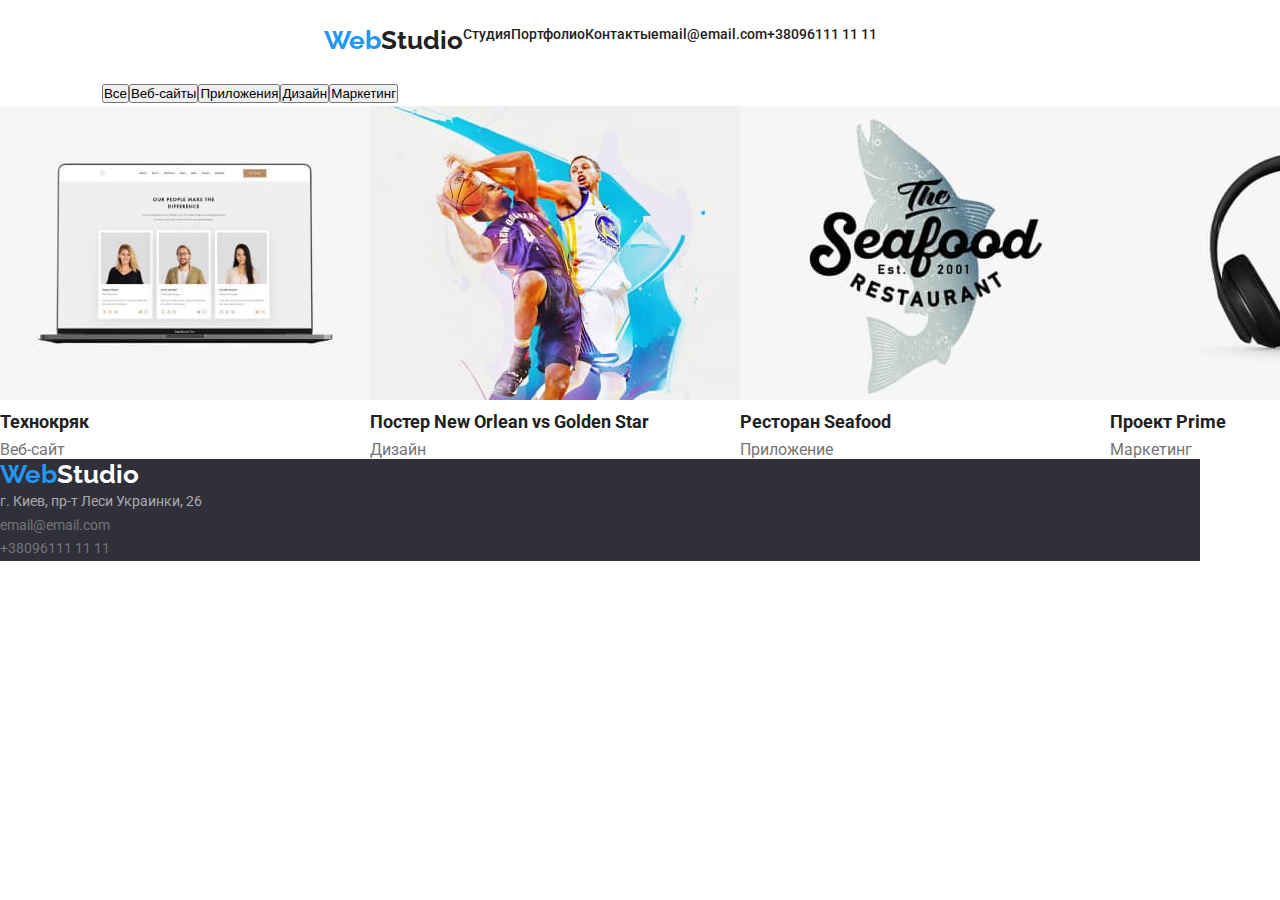
==== portfolio.html @ 7a79a466 "sprite" ====
<!DOCTYPE html>
<html lang="en">
  <head>
    <meta charset="UTF-8" />
    <meta http-equiv="X-UA-Compatible" content="IE=edge" />
    <meta name="viewport" content="width=device-width, initial-scale=1.0" />
    <link rel="preconnect" href="https://fonts.gstatic.com" />
    <link rel="preconnect" href="https://fonts.gstatic.com" />
    <link
      href="https://fonts.googleapis.com/css2?family=Raleway:wght@700&family=Roboto:wght@400;500;700;900&display=swap"
      rel="stylesheet"
    />
    <link
      rel="stylesheet"
      href="https://cdnjs.cloudflare.com/ajax/libs/modern-normalize/1.0.0/modern-normalize.css"
      integrity="sha512-Zx6MlUMKSVJoQ+83OwhdILe8cSEsCzfqThJd7J/VA2UrK6Ctj85p+xzqfyuNXE5B1k25uUdmJ2OzItbBy9GHAQ=="
      crossorigin="anonymous"
    />
    <link rel="stylesheet" href="./css/portfolio.css" />
    <title>portfolio</title>
  </head>

  <body>
    <header class="main-hed">
      <nav class="active">
        <a class="logo" href="./index.html"
          >Web<span class="logoS">Studio</span>
        </a>

        <ul>
          <li class="pages">
            <ul>
              <li>
                <a class="link main-nav" href="./index.html">Студия</a>
              </li>
              <li>
                <a class="link main-nav" href="./portfolio.html">Портфолио</a>
              </li>
              <li>
                <a class="link main-nav" href="#">Контакты</a>
              </li>
            </ul>
          </li>
        </ul>
        <!-- address -->

        <ul class="adress">
          <li>
            <a class="link" href="mailto:email@email.com">email@email.com</a>
          </li>
          <li>
            <a class="link" href="tel:+380961111111">+38096111 11 11</a>
          </li>
        </ul>
      </nav>
    </header>

    <main>
      <section>
        <div class="container">
          <h2 class="hidden">Портфолио</h2>

          <!--button-->

          <ul class="button-menu">
            <li>
              <button type="button" class="button">Все</button>
            </li>
            <li>
              <button type="button" class="button">Веб-сайты</button>
            </li>
            <li>
              <button type="button" class="button">Приложения</button>
            </li>
            <li>
              <button type="button" class="button">Дизайн</button>
            </li>
            <li>
              <button type="button" class="button">Маркетинг</button>
            </li>
          </ul>

          <!-- карточки -->
          <ul class="portf-item">
            <li>
              <a href="#">
                <img width="370" src="./images/imgtechno.jpg" alt="Технокряк" />
                <div class="product">
                  <h3>Технокряк</h3>
                  <span>Веб-сайт</span>
                </div>
              </a>
            </li>

            <li>
              <a href="#">
                <img
                  width="370"
                  src="./images/imgneworlean.jpg"
                  alt="Постер
                    New Orlean vs Golden Star"
                />
                <div class="product">
                  <h3>Постер New Orlean vs Golden Star</h3>
                  <span>Дизайн</span>
                </div>
              </a>
            </li>

            <li>
              <a href="#">
                <img
                  width="370"
                  src="./images/imgseafood.jpg"
                  alt="Inspiration has no Borders"
                />
                <div class="product">
                  <h3>Ресторан Seafood</h3>
                  <span>Приложение</span>
                </div>
              </a>
            </li>

            <li>
              <a href="#">
                <img
                  width="370"
                  src="./images/imgprime.jpg"
                  alt="Проект Prime"
                />
                <div class="product">
                  <h3>Проект Prime</h3>
                  <span>Маркетинг</span>
                </div>
              </a>
            </li>

            <li>
              <a href="#">
                <img
                  width="370"
                  src="./images/imgboxes.jpg"
                  alt="Проект Boxes"
                />
                <div class="product">
                  <h3>Проект Boxes</h3>
                  <span>Приложение</span>
                </div>
              </a>
            </li>

            <li>
              <a href="#">
                <img
                  width="370"
                  src="./images/imgnoborders.jpg"
                  alt="Inspiration has no Borders"
                />
                <div class="product">
                  <h3>Inspiration has no Borders</h3>
                  <span>Веб-сайт</span>
                </div>
              </a>
            </li>

            <li>
              <a href="#">
                <img
                  width="370"
                  src="./images/imglimit.jpg"
                  alt="Издание Limited Edition"
                />
                <div class="product">
                  <h3>Издание Limited Edition</h3>
                  <span>Дизайн</span>
                </div>
              </a>
            </li>

            <li>
              <a href="#">
                <img width="370" src="./images/imglab.jpg" alt="Проект LAB" />
                <div class="product">
                  <h3>Проект LAB</h3>
                  <span>Маркетинг</span>
                </div>
              </a>
            </li>

            <li>
              <a href="#">
                <img
                  width="370"
                  src="./images/imggBusness.jpg"
                  alt="Growing Business"
                />
                <div class="product">
                  <h3>Growing Business</h3>
                  <span>Приложение</span>
                </div>
              </a>
            </li>
          </ul>
        </div>
      </section>
    </main>
    <footer>
      <div class="foot-conteiner">
        <a class="logo" href="#hero">Web<span class="logo-S">Studio</span></a>
        <address class="contact">
          <span class="contact"> г. Киев, пр-т Леси Украинки, 26</span>
          <a class="contact" href="mailto:email@email.com">email@email.com</a>
          <a class="contact" href="tel:+380961111111">+38096111 11 11</a>
        </address>
      </div>
    </footer>
  </body>
</html>
---- css/portfolio.css ----
:root {
  --logo: #2196f3;
  --maintext: #212121;
  --greytext: #757575;
  --focus: #2196f3;
  --herotext: #ffffff;
  --background-hero: #2f303a;
  --text-adress: rgba(255, 255, 255, 0.6);
  --background-button: #f5f4fa;
}

*,
*::before,
*::after {
  box-sizing: inherit;
  margin: 0;
  padding: 0;
}

body {
  font-family: 'Roboto', sans-serif;
  color: var(--maintext);
}

a {
  text-decoration: none;
}

ul {
  list-style: none;
}

/*header*/

.main-hed {
  height: 80px;
  width: 1200px;
  justify-content: center;
  align-items: center;
}

.active {
  font-weight: 500;
  display: flex;
  line-height: 1.172;
}

.logo {
  font-family: 'Raleway', sans-serif;
  font-size: 26px;
  font-style: normal;
  font-weight: 700;
  line-height: 1.1738;
  color: var(--logo);
}

.logoS {
  color: var(--maintext);
}

.link {
  font-weight: 500;
  font-size: 14px;
  line-height: 1.172;
  color: var(--maintext);
}

.pages .link {
  color: var(--maintext);
}

.main-hed,
.pages ul,
.adress {
  display: inline-flex;
}

/* Hower */
a.link:focus,
a.link:hover {
  color: var(--focus);
}

/*portfolio*/

.container {
  width: 1200px;
}

.hidden {
  display: none;
}

.button-menu {
  display: flex;
  justify-content: center;
  align-items: center;
  width: 500px;
  font-size: 16px;
  line-height: 1.625;
  background-color: none;
  color: var(--maintext);
}

button.button {
  cursor: pointer;
  font-weight: 500;
}

.portf-item {
  display: inline-flex;
}

.product h3 {
  font-weight: 700;
  font-size: 18px;
  line-height: 2;
  color: var(--maintext);
}

.product span {
  font-weight: 400;
  font-size: 16px;
  line-height: 1, 85;
  color: var(--greytext);
}

/*footer*/

.foot-conteiner {
  max-width: 1200px;
  background-color: var(--background-hero);
}

.logo-S {
  color: var(--herotext);
}

.contact {
  font-weight: 400;
  font-size: 14px;
  line-height: 1.714;
  font-style: normal;
  text-decoration: none;
  color: var(--text-adress);
}

a.contact {
  color: var(--greytext);
  display: block;
}
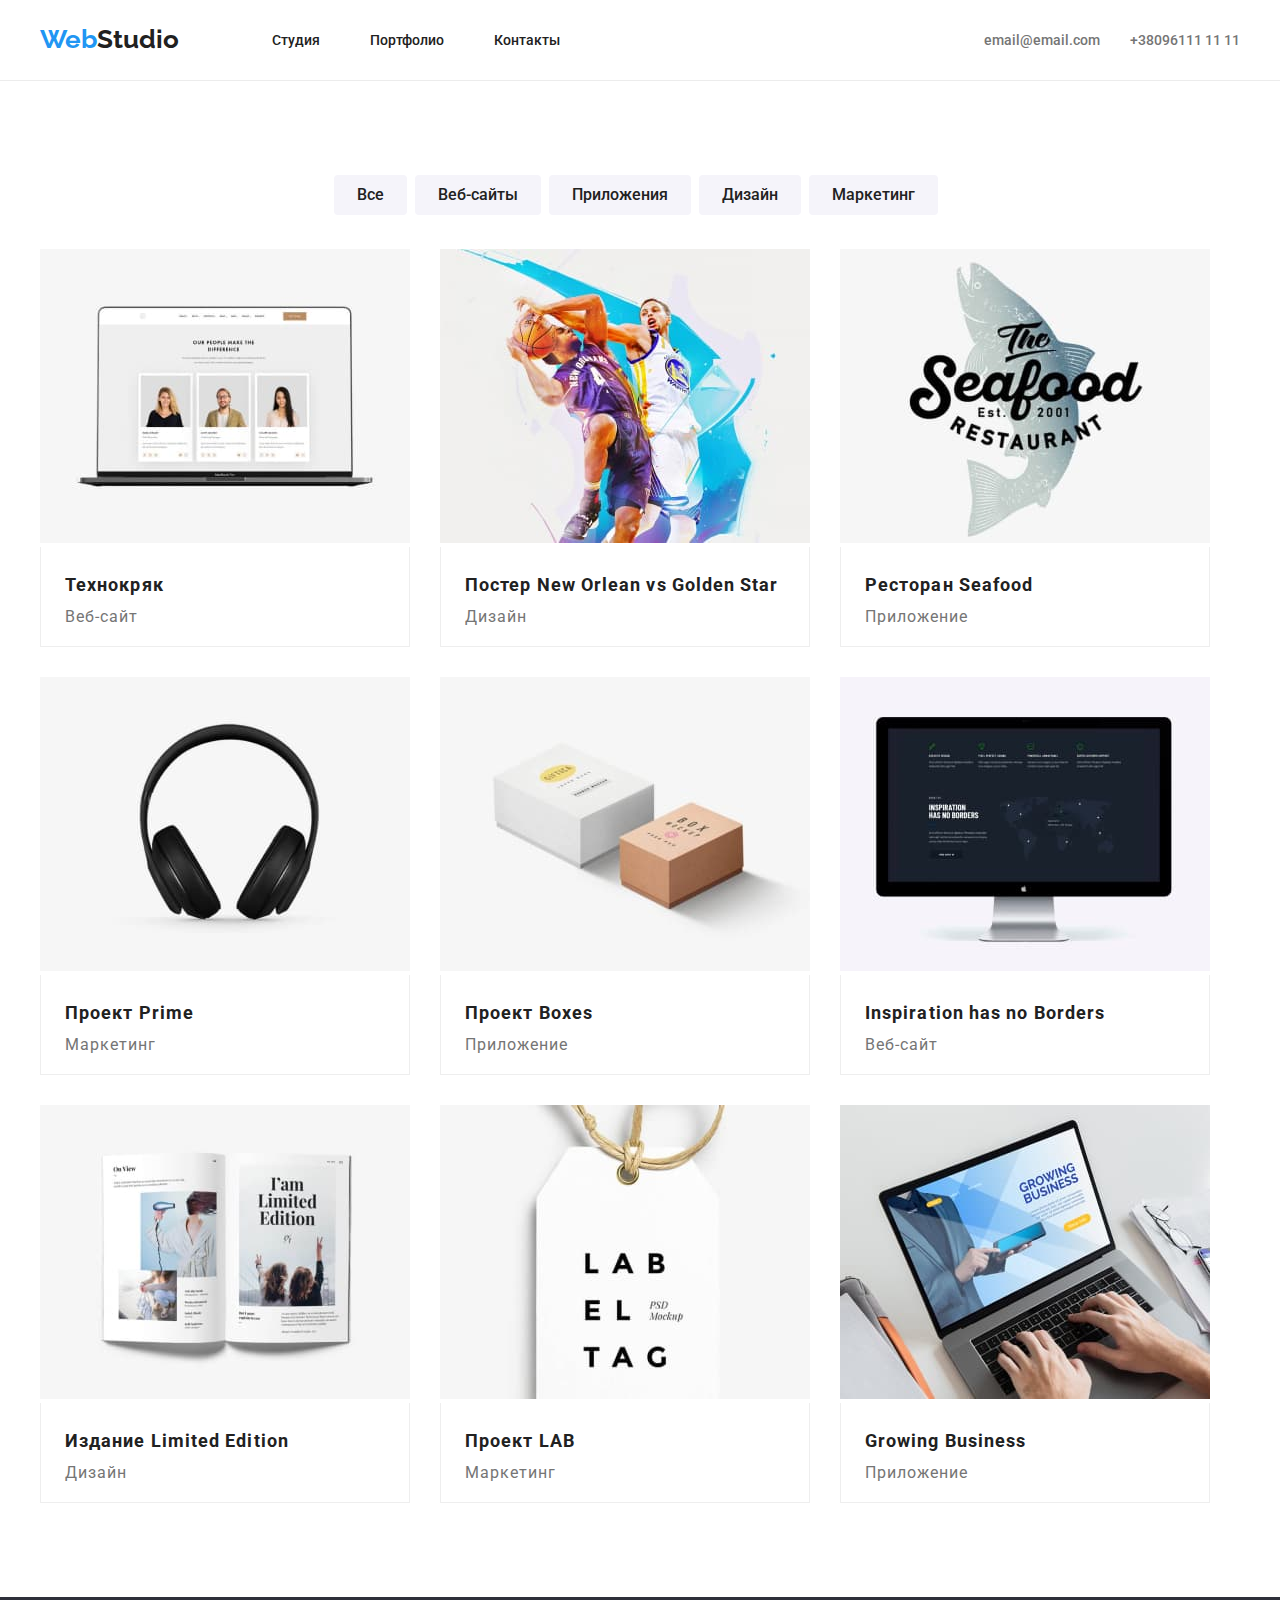
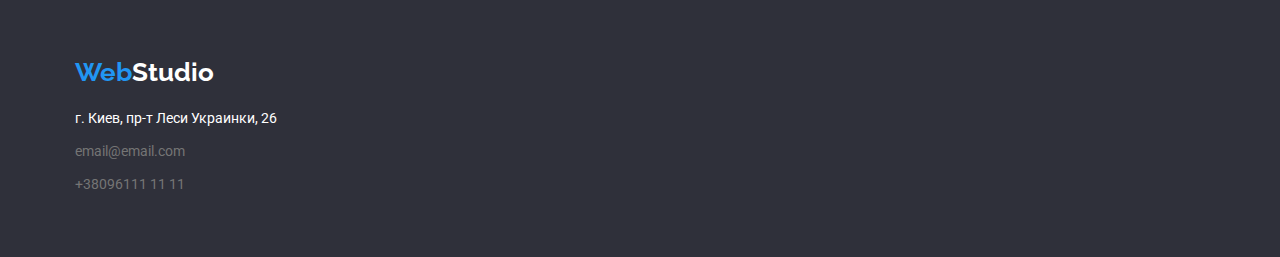
==== commit 43a74ea2: "4" ====
--- a/portfolio.html
+++ b/portfolio.html
@@ -21,79 +21,78 @@
   </head>
 
   <body>
-    <header class="main-hed">
-      <nav class="active">
-        <a class="logo" href="./index.html"
-          >Web<span class="logoS">Studio</span>
-        </a>
-
-        <ul>
-          <li class="pages">
-            <ul>
-              <li>
-                <a class="link main-nav" href="./index.html">Студия</a>
-              </li>
-              <li>
-                <a class="link main-nav" href="./portfolio.html">Портфолио</a>
-              </li>
-              <li>
-                <a class="link main-nav" href="#">Контакты</a>
-              </li>
-            </ul>
-          </li>
-        </ul>
-        <!-- address -->
-
-        <ul class="adress">
-          <li>
-            <a class="link" href="mailto:email@email.com">email@email.com</a>
-          </li>
-          <li>
-            <a class="link" href="tel:+380961111111">+38096111 11 11</a>
-          </li>
-        </ul>
-      </nav>
+    <header class="header">
+      <div class="ctn">
+        <nav class="nav">
+          <a class="logo" href="./index.html"
+            >Web<span class="logoS">Studio</span>
+          </a>
+
+          <ul class="nav-list">
+            <li class="nav-item">
+              <a class="link" href="./index.html">Студия</a>
+            </li>
+            <li class="nav-item">
+              <a class="link" href="./portfolio.html">Портфолио</a>
+            </li>
+            <li class="nav-item">
+              <a class="link" href="#">Контакты</a>
+            </li>
+          </ul>
+
+          <!-- address -->
+
+          <ul class="contact">
+            <li>
+              <a class="link" href="mailto:email@email.com">email@email.com</a>
+            </li>
+            <li>
+              <a class="link" href="tel:+380961111111">+38096111 11 11</a>
+            </li>
+          </ul>
+        </nav>
+      </div>
     </header>
 
     <main>
-      <section>
-        <div class="container">
-          <h2 class="hidden">Портфолио</h2>
+      <section class="ctn">
+        <div class="portf">
+          <h2 class="visually-hidden">Портфолио</h2>
 
           <!--button-->
 
           <ul class="button-menu">
-            <li>
+            <li class="button-item">
               <button type="button" class="button">Все</button>
             </li>
-            <li>
+            <li class="button-item">
               <button type="button" class="button">Веб-сайты</button>
             </li>
-            <li>
+            <li class="button-item">
               <button type="button" class="button">Приложения</button>
             </li>
-            <li>
+            <li class="button-item">
               <button type="button" class="button">Дизайн</button>
             </li>
-            <li>
+            <li class="button-item">
               <button type="button" class="button">Маркетинг</button>
             </li>
           </ul>
 
           <!-- карточки -->
-          <ul class="portf-item">
-            <li>
-              <a href="#">
+          <ul class="examples">
+            <li class="exampl-el">
+              <a class="example-link" href="#">
                 <img width="370" src="./images/imgtechno.jpg" alt="Технокряк" />
                 <div class="product">
                   <h3>Технокряк</h3>
-                  <span>Веб-сайт</span>
-                </div>
-              </a>
-            </li>
-
-            <li>
-              <a href="#">
+                  <p>Веб-сайт</p>
+                </div>
+              </a>
+            </li>
+
+            <li class="exampl-el">
+              <a class="example-link" href="#">
                 <img
                   width="370"
                   src="./images/imgneworlean.jpg"
@@ -102,13 +101,13 @@
                 />
                 <div class="product">
                   <h3>Постер New Orlean vs Golden Star</h3>
-                  <span>Дизайн</span>
-                </div>
-              </a>
-            </li>
-
-            <li>
-              <a href="#">
+                  <p>Дизайн</p>
+                </div>
+              </a>
+            </li>
+
+            <li class="exampl-el">
+              <a class="example-link" href="#">
                 <img
                   width="370"
                   src="./images/imgseafood.jpg"
@@ -116,13 +115,13 @@
                 />
                 <div class="product">
                   <h3>Ресторан Seafood</h3>
-                  <span>Приложение</span>
-                </div>
-              </a>
-            </li>
-
-            <li>
-              <a href="#">
+                  <p>Приложение</p>
+                </div>
+              </a>
+            </li>
+
+            <li class="exampl-el">
+              <a class="example-link" href="#">
                 <img
                   width="370"
                   src="./images/imgprime.jpg"
@@ -130,13 +129,13 @@
                 />
                 <div class="product">
                   <h3>Проект Prime</h3>
-                  <span>Маркетинг</span>
-                </div>
-              </a>
-            </li>
-
-            <li>
-              <a href="#">
+                  <p>Маркетинг</p>
+                </div>
+              </a>
+            </li>
+
+            <li class="exampl-el">
+              <a class="example-link" href="#">
                 <img
                   width="370"
                   src="./images/imgboxes.jpg"
@@ -144,13 +143,13 @@
                 />
                 <div class="product">
                   <h3>Проект Boxes</h3>
-                  <span>Приложение</span>
-                </div>
-              </a>
-            </li>
-
-            <li>
-              <a href="#">
+                  <p>Приложение</p>
+                </div>
+              </a>
+            </li>
+
+            <li class="exampl-el">
+              <a class="example-link" href="#">
                 <img
                   width="370"
                   src="./images/imgnoborders.jpg"
@@ -158,13 +157,13 @@
                 />
                 <div class="product">
                   <h3>Inspiration has no Borders</h3>
-                  <span>Веб-сайт</span>
-                </div>
-              </a>
-            </li>
-
-            <li>
-              <a href="#">
+                  <p>Веб-сайт</p>
+                </div>
+              </a>
+            </li>
+
+            <li class="exampl-el">
+              <a class="example-link" href="#">
                 <img
                   width="370"
                   src="./images/imglimit.jpg"
@@ -172,23 +171,23 @@
                 />
                 <div class="product">
                   <h3>Издание Limited Edition</h3>
-                  <span>Дизайн</span>
-                </div>
-              </a>
-            </li>
-
-            <li>
-              <a href="#">
+                  <p>Дизайн</p>
+                </div>
+              </a>
+            </li>
+
+            <li class="exampl-el">
+              <a class="example-link" href="#">
                 <img width="370" src="./images/imglab.jpg" alt="Проект LAB" />
                 <div class="product">
                   <h3>Проект LAB</h3>
-                  <span>Маркетинг</span>
-                </div>
-              </a>
-            </li>
-
-            <li>
-              <a href="#">
+                  <p>Маркетинг</p>
+                </div>
+              </a>
+            </li>
+
+            <li class="exampl-el">
+              <a class="example-link" href="#">
                 <img
                   width="370"
                   src="./images/imggBusness.jpg"
@@ -196,7 +195,7 @@
                 />
                 <div class="product">
                   <h3>Growing Business</h3>
-                  <span>Приложение</span>
+                  <p>Приложение</p>
                 </div>
               </a>
             </li>
@@ -204,15 +203,54 @@
         </div>
       </section>
     </main>
-    <footer>
-      <div class="foot-conteiner">
-        <a class="logo" href="#hero">Web<span class="logo-S">Studio</span></a>
-        <address class="contact">
-          <span class="contact"> г. Киев, пр-т Леси Украинки, 26</span>
-          <a class="contact" href="mailto:email@email.com">email@email.com</a>
-          <a class="contact" href="tel:+380961111111">+38096111 11 11</a>
-        </address>
+    <footer class="foot">
+      <div class="ctn">
+        <div class="adress-conteiner">
+          <a class="logo bottom" href="#hero"
+            >Web<span class="logo-S">Studio</span>
+          </a>
+          <address class="adress">
+            <span class="adress"> г. Киев, пр-т Леси Украинки, 26</span>
+            <a class="adress link" href="mailto:email@email.com"
+              >email@email.com</a
+            >
+            <a class="adress link" href="tel:+380961111111">+38096111 11 11</a>
+          </address>
+        </div>
       </div>
+      <!-- <div class="singin">
+        <h3>присоединяйтесь</h3>
+        <ul>
+          <li>
+            <a
+              href="http://instagram.com"
+              target="_blank"
+              rel="noopener noreferrer"
+            ></a>
+          </li>
+          <li>
+            <a
+              href="http://twitter.com"
+              target="_blank"
+              rel="noopener noreferrer"
+            ></a>
+          </li>
+          <li>
+            <a
+              href="http://facebook.com"
+              target="_blank"
+              rel="noopener noreferrer"
+            ></a>
+          </li>
+          <li>
+            <a
+              href="http://linkedin.com"
+              target="_blank"
+              rel="noopener noreferrer"
+            ></a>
+          </li>
+        </ul>
+      </div> -->
     </footer>
   </body>
 </html>
--- a/css/portfolio.css
+++ b/css/portfolio.css
@@ -1,12 +1,16 @@
 :root {
-  --logo: #2196f3;
   --maintext: #212121;
   --greytext: #757575;
   --focus: #2196f3;
   --herotext: #ffffff;
+  --background-main: #ffffff;
   --background-hero: #2f303a;
+  --background-thumb: rgba(33, 150, 243, 0.9);
   --text-adress: rgba(255, 255, 255, 0.6);
-  --background-button: #f5f4fa;
+  --background-second: #f5f4fa;
+  --background-interest: #e5e5e5;
+  --bazier: cubic-bezier(0.4, 0, 0.2, 1);
+  --card-set-gap: 30px;
 }
 
 *,
@@ -17,9 +21,16 @@
   padding: 0;
 }
 
+.no-gap {
+  display: block;
+  max-width: 100%;
+}
+/* body {padding-top: 80px;} */
+
 body {
   font-family: 'Roboto', sans-serif;
   color: var(--maintext);
+  background-color: var(--background-main);
 }
 
 a {
@@ -30,28 +41,57 @@
   list-style: none;
 }
 
+.ctn {
+  /* outline: 1px solid coral; */
+  width: 1200px;
+  margin: 0 auto;
+  padding: 0 15px;
+}
+
 /*header*/
 
-.main-hed {
-  height: 80px;
-  width: 1200px;
-  justify-content: center;
+.header {
+  position: sticky;
+  top: 0;
+  min-height: 80px;
+  padding: 24 215px;
+  border-bottom: 1px solid #ececec;
+  background-color: var(--background-main);
+  z-index: 1;
+}
+
+.nav {
+  font-weight: 500;
   align-items: center;
-}
-
-.active {
-  font-weight: 500;
-  display: flex;
   line-height: 1.172;
-}
+  color: var(--maintext);
+  vertical-align: middle;
+  justify-content: space-between;
+}
+
+.nav-list {
+  margin-left: 93px;
+}
+
+.nav-item:not(:first-child) {
+  margin-left: 50px;
+}
+
+/* padding: 0 200px; */
+/* display: flex; */
+/* .header > .ctn {
+  padding: 0 215px;} */
 
 .logo {
+  display: inline-block;
   font-family: 'Raleway', sans-serif;
   font-size: 26px;
   font-style: normal;
   font-weight: 700;
   line-height: 1.1738;
-  color: var(--logo);
+  color: var(--focus);
+  padding-top: 24px;
+  padding-bottom: 25px;
 }
 
 .logoS {
@@ -62,73 +102,147 @@
   font-weight: 500;
   font-size: 14px;
   line-height: 1.172;
-  color: var(--maintext);
-}
-
-.pages .link {
-  color: var(--maintext);
-}
-
-.main-hed,
-.pages ul,
-.adress {
-  display: inline-flex;
+  color: inherit;
+}
+
+/* contact */
+
+.contact {
+  margin-left: auto;
+}
+
+.contact a {
+  color: var(--greytext);
+}
+
+.contact li:last-child {
+  margin-left: 30px;
 }
 
 /* Hower */
+
 a.link:focus,
 a.link:hover {
   color: var(--focus);
 }
 
+.header,
+.nav,
+.nav-list,
+.box,
+.features-list,
+.contact {
+  display: flex;
+  align-items: center;
+  justify-content: space-between;
+}
+
 /*portfolio*/
 
-.container {
-  width: 1200px;
-}
-
-.hidden {
-  display: none;
+.portf {
+  padding: 94px 0;
+}
+
+.visually-hidden {
+  position: absolute;
+  width: 1px;
+  height: 1px;
+  margin: -1px;
+  border: 0;
+  padding: 0;
+  white-space: nowrap;
+  clip-path: inset(100%);
+  clip: rect(0 0 0 0);
+  overflow: hidden;
 }
 
 .button-menu {
   display: flex;
   justify-content: center;
   align-items: center;
-  width: 500px;
   font-size: 16px;
   line-height: 1.625;
   background-color: none;
   color: var(--maintext);
-}
-
-button.button {
+  margin-bottom: 34px;
+}
+
+.button-menu li:not(last-of-type) {
+  margin-right: 8px;
+}
+
+.button {
+  background-color: var(--background-second);
+  color: var(--maintext);
+  font-family: inherit;
+  font-weight: 500;
+  font-size: 16px;
+  line-height: 1.62;
+  text-align: center;
+  border: 1px solid transparent;
+  padding: 6px 22px;
+  border-radius: 4px;
+  transition: color 250ms var(--bazier), background-color 250ms var(--bazier),
+    box-shadow 250ms var(--bazier);
   cursor: pointer;
-  font-weight: 500;
-}
-
-.portf-item {
-  display: inline-flex;
+}
+
+.button:hover,
+.button:focus,
+.button:active {
+  color: var(--background-main);
+  background-color: var(--focus);
+  box-shadow: 0px 3px 1px rgba(0, 0, 0, 0.1), 0px 1px 2px rgba(0, 0, 0, 0.08),
+    0px 2px 2px rgba(0, 0, 0, 0.12);
+  outline: none;
+}
+
+.examples {
+  display: flex;
+  flex-wrap: wrap;
+  margin-left: calc(-1 * var(--card-set-gap));
+  margin-top: calc(-1 * var(--card-set-gap));
+}
+
+.exampl-el {
+  max-width: 370px;
+  flex-basis: calc(100% / 3 - var(--card-set-gap));
+  margin-left: var(--card-set-gap);
+  margin-top: var(--card-set-gap);
+}
+
+.example-link {
+  display: block;
+  transition: box-shadow 250ms var(--bazier);
+}
+
+.product {
+  padding: 20px 24px;
+  border: 1px solid #eeeeee;
+  border-top: none;
 }
 
 .product h3 {
   font-weight: 700;
   font-size: 18px;
   line-height: 2;
-  color: var(--maintext);
-}
-
-.product span {
+  letter-spacing: 0.06em;
+  color: var(--maintext);
+}
+
+.product p {
+  margin-top: 4px;
   font-weight: 400;
   font-size: 16px;
   line-height: 1, 85;
   color: var(--greytext);
+  letter-spacing: 0.06em;
 }
 
 /*footer*/
 
-.foot-conteiner {
-  max-width: 1200px;
+.foot {
+  padding: 60px;
   background-color: var(--background-hero);
 }
 
@@ -136,16 +250,92 @@
   color: var(--herotext);
 }
 
-.contact {
+.adress {
   font-weight: 400;
   font-size: 14px;
   line-height: 1.714;
+  text-decoration: none;
+  color: var(--herotext);
   font-style: normal;
-  text-decoration: none;
-  color: var(--text-adress);
-}
-
-a.contact {
+}
+
+a.adress {
   color: var(--greytext);
   display: block;
-}
+  margin-top: 9px;
+}
+
+.nav-list::after {
+  content: '';
+  position: absolute;
+  /* buttom 0; */
+  left: 0;
+  width: 100%;
+  background-color: var(--focus);
+  height: 5px;
+  opacity: 0;
+}
+
+/* h2 - section title */
+
+.title {
+  font-weight: 700;
+  font-size: 36px;
+  line-height: 1.16;
+  text-align: center;
+  margin: 0;
+  padding: 0;
+}
+
+.bottom {
+  padding: 0;
+  margin-bottom: 20px;
+}
+
+.thumb {
+  position: relative;
+  overflow: hidden;
+}
+
+.example-link:hover,
+.example-link:focus {
+  box-shadow: 0px 1px 1px rgba(0, 0, 0, 0.12), 0px 4px 4px rgba(0, 0, 0, 0.06),
+    1px 4px 6px rgba(0, 0, 0, 0.16);
+  outline: none;
+}
+
+.overlay {
+  position: absolute;
+  bottom: 0;
+  left: 0;
+
+  transform: translateY(100%);
+
+  width: 100%;
+  height: 100%;
+  background-color: rgba(33, 150, 243, 0.9);
+
+  transition: transform 250ms var(--bazier);
+}
+
+.example-link:hover .overlay,
+.example-link:focus .overlay {
+  transform: translateY(0);
+}
+
+.overlay-text {
+  margin: 0;
+  padding: 63px 20px;
+
+  color: var(--background-main);
+  font-size: 18px;
+  line-height: 1.56;
+}
+
+/* section {
+  outline: rebeccapurple 1px dashed;
+}
+
+li {
+  outline: royalblue 1px dashed;
+} */
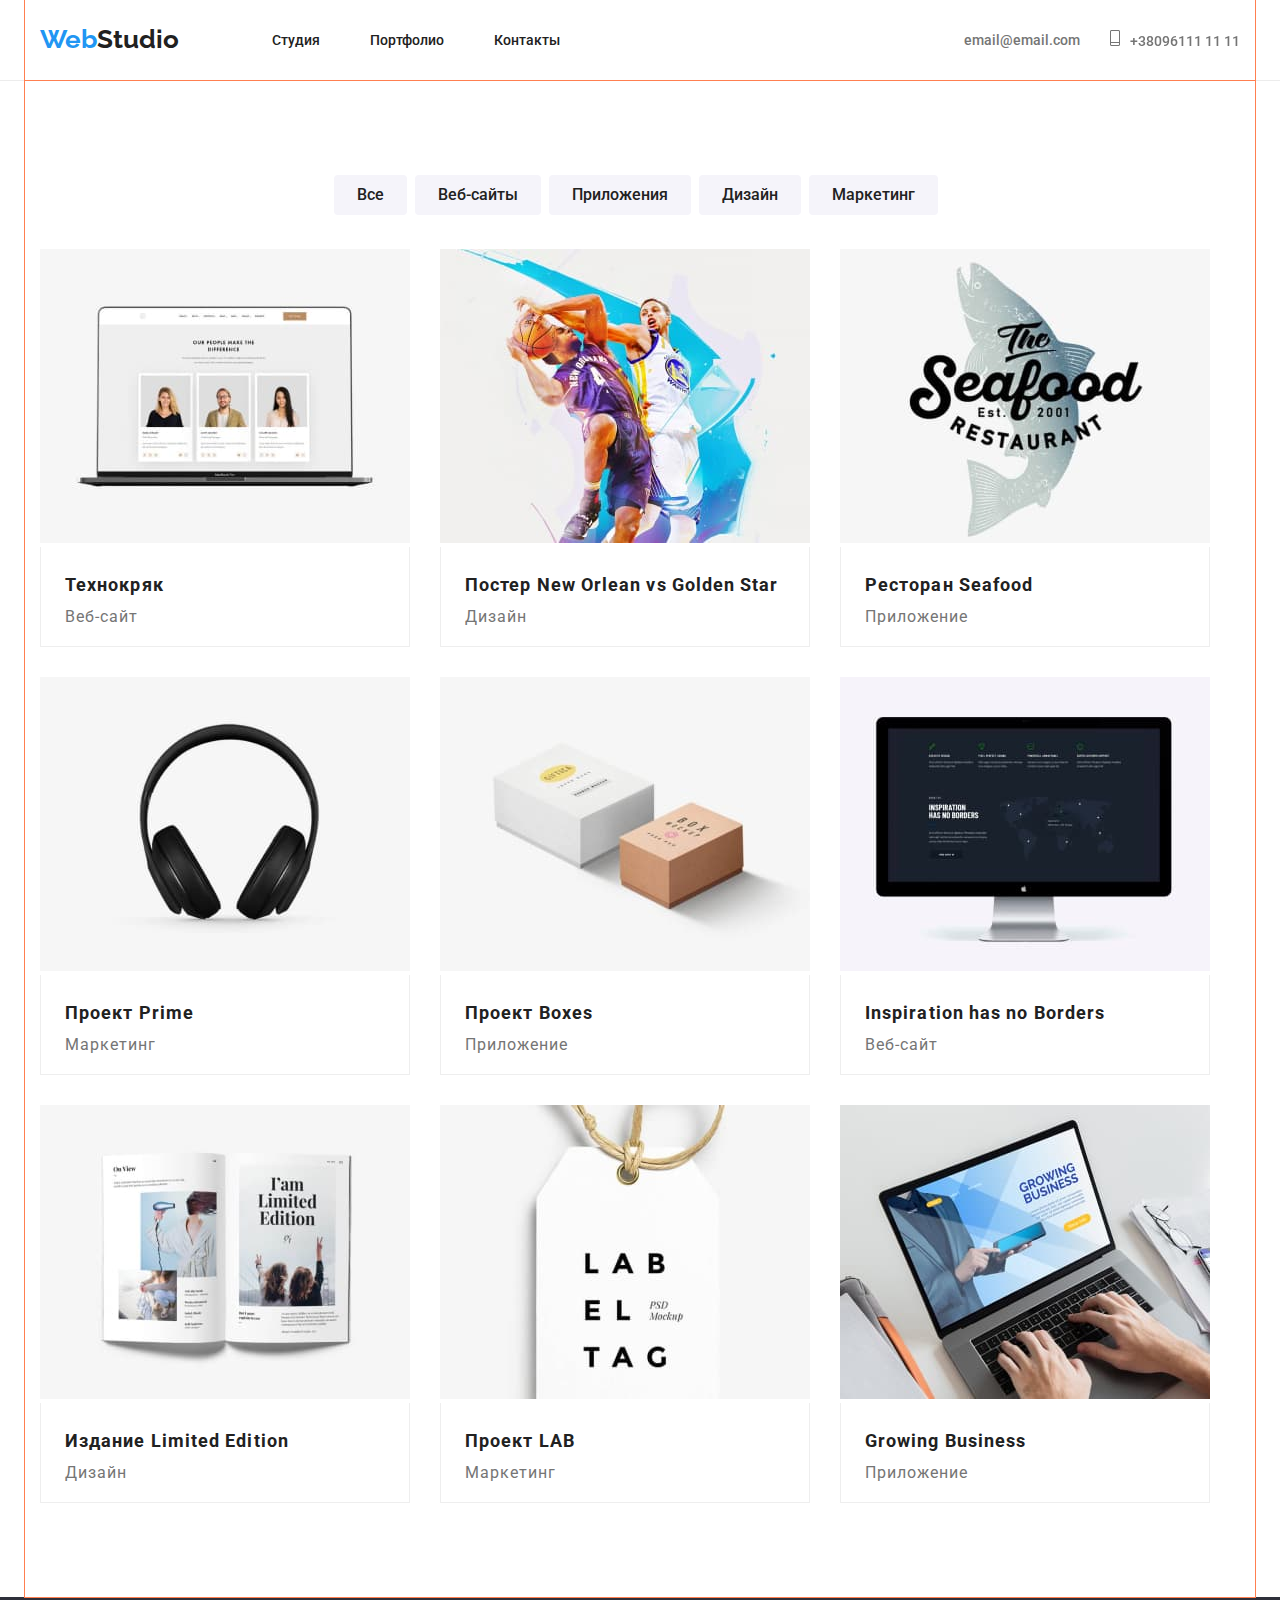
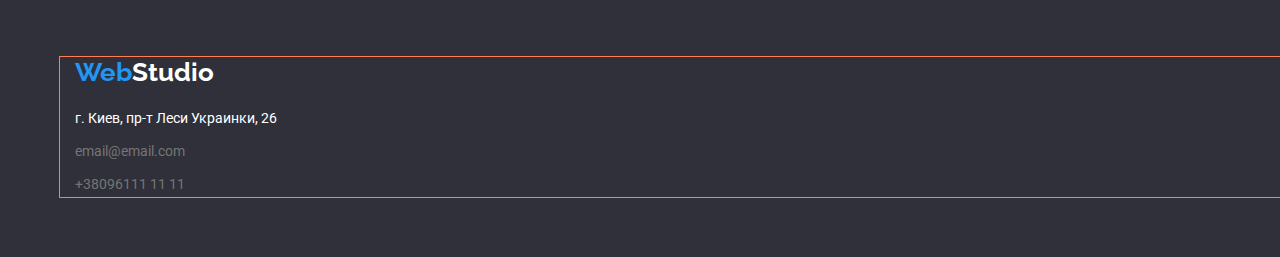
==== commit cbe9d882: "4" ====
--- a/portfolio.html
+++ b/portfolio.html
@@ -16,6 +16,7 @@
       integrity="sha512-Zx6MlUMKSVJoQ+83OwhdILe8cSEsCzfqThJd7J/VA2UrK6Ctj85p+xzqfyuNXE5B1k25uUdmJ2OzItbBy9GHAQ=="
       crossorigin="anonymous"
     />
+    <link rel="stylesheet" href="./css/styles.css" />
     <link rel="stylesheet" href="./css/portfolio.css" />
     <title>portfolio</title>
   </head>
@@ -44,10 +45,18 @@
 
           <ul class="contact">
             <li>
-              <a class="link" href="mailto:email@email.com">email@email.com</a>
+              <a class="link" href="mailto:email@email.com">
+                <svg class="contact-icon" width="16" height="12">
+                  <use href="./images/symbol-defs.svg#icon-envelope-1"></use>
+                </svg>email@email.com
+              </a>
             </li>
             <li>
-              <a class="link" href="tel:+380961111111">+38096111 11 11</a>
+              <a class="link" href="tel:+380961111111">
+                <svg class="contact-icon" width="10" height="16">
+                  <use href="./images/symbol-defs.svg#icon-smartphone-1">
+                  </use></svg>+38096111 11 11
+              </a>
             </li>
           </ul>
         </nav>
--- a/css/styles.css
+++ b/css/styles.css
@@ -0,0 +1,406 @@
+:root {
+  --maintext: #212121;
+  --greytext: #757575;
+  --focus: #2196f3;
+  --herotext: #ffffff;
+  --background-main: #ffffff;
+  --background-thumb: rgba(33, 150, 243, 0.9);
+  --background-hero: #2f303a;
+  --text-adress: rgba(255, 255, 255, 0.6);
+  --background-second: #f5f4fa;
+  --background-interest: #e5e5e5;
+  --bazier: cubic-bezier(0.4, 0, 0.2, 1);
+  --card-set-gap: 30px;
+}
+
+*,
+*::before,
+*::after {
+  box-sizing: inherit;
+  margin: 0;
+  padding: 0;
+}
+
+/* padding-top: 80px; */
+
+body {
+  font-family: 'Roboto', sans-serif;
+  color: var(--maintext);
+  background-color: var(--background-main);
+}
+
+a {
+  text-decoration: none;
+}
+
+ul {
+  list-style: none;
+}
+
+.ctn {
+  width: 1200px;
+  margin: 0 auto;
+  padding: 0 15px;
+}
+
+.no-gap {
+  display: block;
+  max-width: 100%;
+}
+
+/*header*/
+
+.header {
+  position: sticky;
+  top: 0;
+  min-height: 80px;
+  padding: 24 215px;
+  border-bottom: 1px solid #ececec;
+  background-color: var(--background-main);
+  z-index: 1;
+}
+
+.nav {
+  font-weight: 500;
+  align-items: center;
+  line-height: 1.172;
+  color: var(--maintext);
+  vertical-align: middle;
+  justify-content: space-between;
+}
+
+.nav-list {
+  margin-left: 93px;
+}
+
+.nav-item:not(:first-child) {
+  margin-left: 50px;
+}
+
+/* padding: 0 200px; */
+/* display: flex; */
+/* .header > .ctn {
+  padding: 0 215px;} */
+
+.logo {
+  display: inline-block;
+  font-family: 'Raleway', sans-serif;
+  font-size: 26px;
+  font-style: normal;
+  font-weight: 700;
+  line-height: 1.1738;
+  color: var(--focus);
+  padding-top: 24px;
+  padding-bottom: 25px;
+}
+
+.logoS {
+  color: var(--maintext);
+}
+
+.link {
+  font-weight: 500;
+  font-size: 14px;
+  line-height: 1.172;
+  color: inherit;
+}
+
+/* contact */
+
+.contact {
+  margin-left: auto;
+}
+
+.contact a {
+  color: var(--greytext);
+}
+
+.contact li:last-child {
+  margin-left: 30px;
+}
+
+.contact-icon {
+  margin-right: 10px;
+  text-align: center;
+  fill: currentColor;
+}
+
+/* Hower */
+
+a.link:focus,
+a.link:hover {
+  color: var(--focus);
+}
+
+a.link:focus::before,
+a.link:hover::before {
+  color: var(--focus);
+}
+
+.header,
+.nav,
+.nav-list,
+.box,
+.features-list,
+.teem-list,
+.contact {
+  display: flex;
+  align-items: center;
+  justify-content: space-between;
+}
+
+/*herro*/
+
+.herro {
+  margin: 0 auto;
+  padding-top: 200px;
+  padding-bottom: 200px;
+  max-width: 1600px;
+  background-color: var(--background-hero);
+  background-image: linear-gradient(
+      to right,
+      rgba(47, 48, 58, 0.4),
+      rgba(47, 48, 58, 0.4)
+    ),
+    url(../images/bgr.jpg);
+  background-repeat: no-repeat;
+  background-size: cover;
+  text-align: center;
+}
+
+/* align-items: center;
+  justify-content: space-between; */
+
+.herro h1 {
+  color: var(--herotext);
+  display: block;
+  font-weight: 900;
+  line-height: 1.1738;
+  font-size: 44px;
+  font-style: normal;
+  text-transform: uppercase;
+  margin-bottom: 30px;
+}
+
+.herro-button {
+  display: inline-block;
+  cursor: pointer;
+  border-radius: 4px;
+  font-weight: 700;
+  font-size: 16px;
+  line-height: 1.875;
+  letter-spacing: 0.06em;
+  border: 1px solid transparent;
+  background-color: var(--focus);
+  color: var(--background-second);
+  width: 200px;
+  height: 50px;
+  box-shadow: 0px 4px 4px rgba(0, 0, 0, 0.15);
+}
+
+.herro-button:focus,
+.herro-button:hover {
+  background-color: var(--background-second);
+  color: var(--focus);
+}
+
+/*features*/
+
+.features {
+  padding: 94px 0;
+}
+
+.visually-hidden {
+  position: absolute;
+  width: 1px;
+  height: 1px;
+  margin: -1px;
+  border: 0;
+  padding: 0;
+  white-space: nowrap;
+  clip-path: inset(100%);
+  clip: rect(0 0 0 0);
+  overflow: hidden;
+}
+
+.features-item:not(:last-of-type) {
+  margin-right: 30px;
+}
+
+.features h3 {
+  font-weight: 700;
+  font-size: 14px;
+  line-height: 1.142;
+  text-transform: uppercase;
+  margin: 0;
+  padding: 0;
+  margin-top: 30px;
+  margin-bottom: 10px;
+}
+
+.features p {
+  font-weight: 400;
+  font-size: 14px;
+  line-height: 1.712;
+  color: var(--greytext);
+}
+
+.thumb-features {
+  width: 270px;
+  height: 120px;
+  background-color: var(--background-second);
+  display: flex;
+  align-items: center;
+  justify-content: center;
+}
+
+/* interest */
+
+.interest {
+  padding-bottom: 94px;
+}
+
+.interest h2 {
+  font-weight: 700;
+  font-size: 36px;
+  line-height: 1.172;
+  text-align: center;
+}
+
+.box {
+  margin-top: 50px;
+}
+
+/* .box img { display: block;} */
+
+.thumb-interest {
+  width: 370px;
+  height: 294px;
+}
+
+.thumb-interest > img {
+  display: block;
+  height: 100%;
+  width: 100%;
+  object-fit: cover;
+}
+
+/*teem*/
+
+.teem {
+  padding-top: 94px;
+  padding-bottom: 94px;
+  background-color: var(--background-second);
+}
+
+.teem h2 {
+  font-weight: 700;
+  font-size: 36px;
+  line-height: 1.172;
+  text-align: center;
+  margin-bottom: 50px;
+}
+
+.team-card {
+  padding: 30px 0;
+}
+
+.teem h3 {
+  font-weight: 500;
+  font-size: 16px;
+  line-height: 1.172;
+  text-align: center;
+  padding-bottom: 10px;
+}
+
+.teem p {
+  color: var(--greytext);
+  font-weight: 400;
+  font-size: 16px;
+  line-height: 1.172;
+  text-align: center;
+}
+
+.teem-item {
+  box-shadow: 0px 1px 3px rgb(0 0 0 / 12%), 0px 1px 1px rgb(0 0 0 / 12%),
+    0px 2px 1px rgb(0 0 0 / 22%);
+  border-radius: 0px 0px 4px 4px;
+}
+
+.teem-item:hover,
+.teem-item:focus {
+  box-shadow: 0px 1px 1px rgba(0, 0, 0, 0.12), 0px 4px 4px rgba(0, 0, 0, 0.06),
+    1px 4px 6px rgba(0, 0, 0, 0.16);
+  outline: none;
+}
+
+.teamate-networks {
+  margin-top: 16px;
+  display: flex;
+  justify-content: space-evenly;  
+  text-align: center;
+}
+
+/* CLIENT*S  in portf. file */
+
+
+/*footer*/
+
+.foot {
+  padding: 60px;
+  background-color: var(--background-hero);
+}
+
+.logo-S {
+  color: var(--herotext);
+}
+
+.adress {
+  font-weight: 400;
+  font-size: 14px;
+  line-height: 1.714;
+  text-decoration: none;
+  color: var(--herotext);
+  font-style: normal;
+}
+
+a.adress {
+  color: var(--greytext);
+  display: block;
+  margin-top: 9px;
+}
+
+.nav-list::after {
+  content: '';
+  position: absolute;
+  /* buttom 0; */
+  left: 0;
+  width: 100%;
+  background-color: var(--focus);
+  height: 5px;
+  opacity: 0;
+}
+
+/* h2 - section title */
+
+.title {
+  font-weight: 700;
+  font-size: 36px;
+  line-height: 1.16;
+  text-align: center;
+  margin: 0;
+  padding: 0;
+}
+
+.bottom {
+  padding: 0;
+  margin-bottom: 20px;
+}
+
+/* section {
+  outline: rebeccapurple 1px dashed;
+}
+
+li {
+  outline: royalblue 1px dashed;
+} */
--- a/css/portfolio.css
+++ b/css/portfolio.css
@@ -25,6 +25,7 @@
   display: block;
   max-width: 100%;
 }
+
 /* body {padding-top: 80px;} */
 
 body {
@@ -42,7 +43,7 @@
 }
 
 .ctn {
-  /* outline: 1px solid coral; */
+  outline: 1px solid coral;
   width: 1200px;
   margin: 0 auto;
   padding: 0 15px;
@@ -114,6 +115,10 @@
 .contact a {
   color: var(--greytext);
 }
+
+/* .contact a::before {
+  background-image: url(../images/symbol-defs.svg);
+} */
 
 .contact li:last-child {
   margin-left: 30px;
@@ -183,7 +188,7 @@
   padding: 6px 22px;
   border-radius: 4px;
   transition: color 250ms var(--bazier), background-color 250ms var(--bazier),
-    box-shadow 250ms var(--bazier);
+  box-shadow: 250ms var(--bazier);
   cursor: pointer;
 }
 
@@ -239,6 +244,47 @@
   letter-spacing: 0.06em;
 }
 
+/* CLIENT*S */
+
+.client .title{
+margin-bottom: 50px;
+}
+
+.client ul {
+  display: flex;
+  align-items: center;
+  justify-content: space-between;
+  outline: var(--focus) 1px dashed;
+}
+
+.client li {
+  display: flex;
+  align-items: center;
+  justify-content: center;
+  outline: coral 1px dashed;
+  width: 170px;
+  height: 90px;
+  border: var(--greytext) 1px solid;
+  border-radius: 4px;
+  /* position: centre; */
+  }
+
+  .clinets-item:hover,
+  .clinets-item:focus {
+    border-color: var(--accent-color);
+    color: var(--accent-color);
+    outline: none;
+  }
+  
+  .client-icon {
+    fill: currentColor;
+  }
+/* 
+  .client-item:hover { 
+    background-color: var(--focus);
+    fill: var(--focus);
+   } */
+
 /*footer*/
 
 .foot {
@@ -268,6 +314,7 @@
 .nav-list::after {
   content: '';
   position: absolute;
+
   /* buttom 0; */
   left: 0;
   width: 100%;
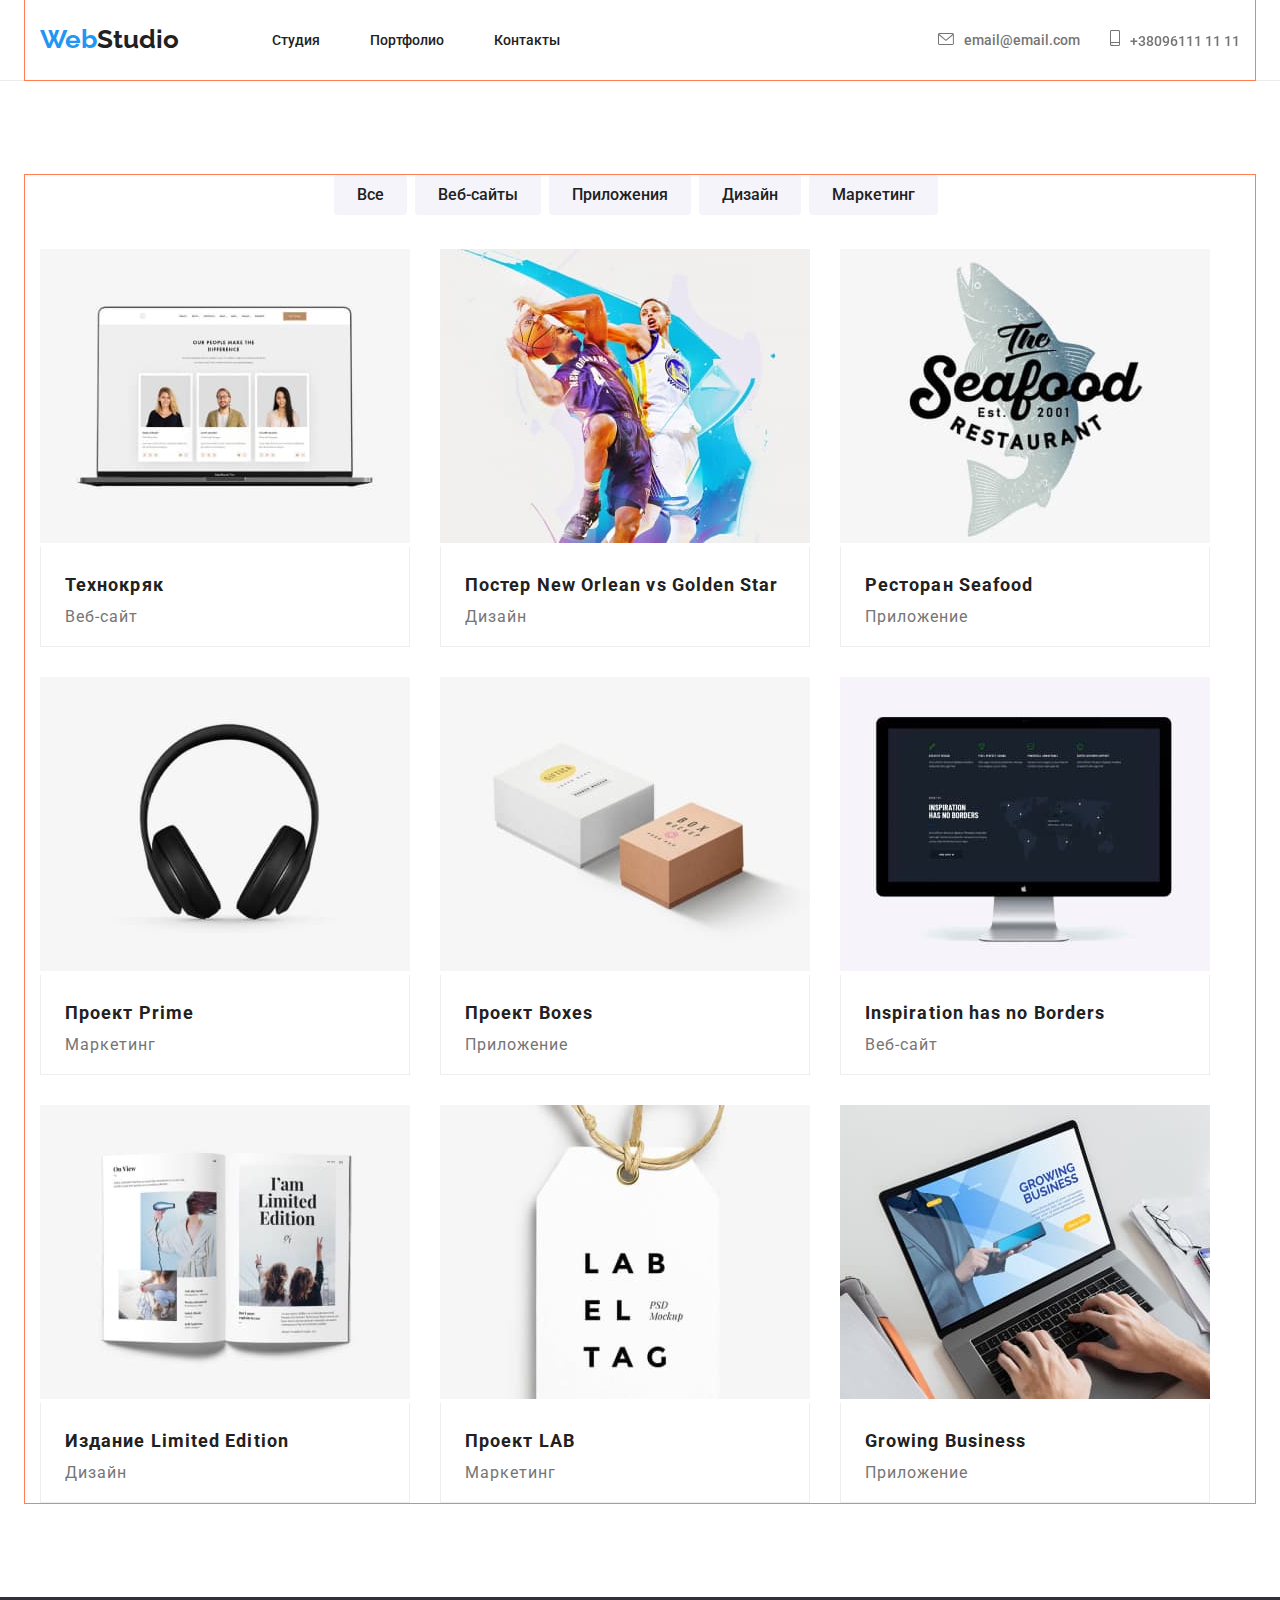
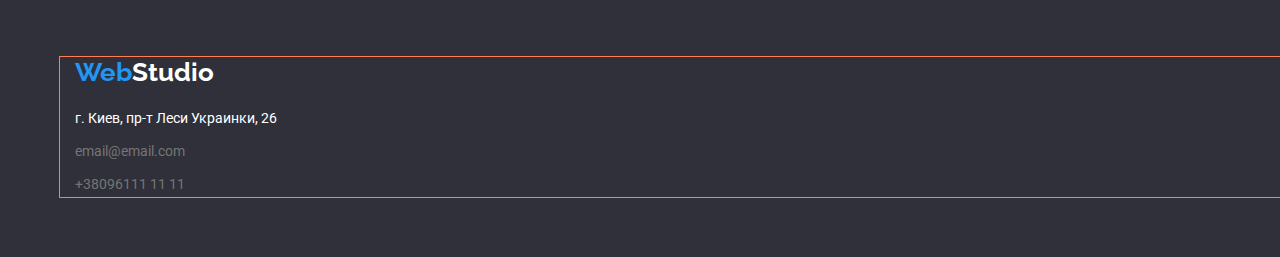
==== commit 00fbd0dd: "4" ====
--- a/portfolio.html
+++ b/portfolio.html
@@ -64,8 +64,8 @@
     </header>
 
     <main>
-      <section class="ctn">
-        <div class="portf">
+      <section class="portf">
+        <div class="ctn">
           <h2 class="visually-hidden">Портфолио</h2>
 
           <!--button-->
--- a/css/styles.css
+++ b/css/styles.css
@@ -1,6 +1,7 @@
 :root {
   --maintext: #212121;
   --greytext: #757575;
+  --greytext-second: #AFB1B8;
   --focus: #2196f3;
   --herotext: #ffffff;
   --background-main: #ffffff;
@@ -38,6 +39,7 @@
 }
 
 .ctn {
+  outline: 1px solid coral;
   width: 1200px;
   margin: 0 auto;
   padding: 0 15px;
@@ -125,12 +127,18 @@
   fill: currentColor;
 }
 
-/* Hower */
 
 a.link:focus,
 a.link:hover {
   color: var(--focus);
 }
+
+/* Hower */
+
+/* a.link:focus .contact-icon,
+a.link:hover .contact-icon {
+  fill: var(--focus);
+} */
 
 a.link:focus::before,
 a.link:hover::before {
@@ -303,6 +311,8 @@
 
 .team-card {
   padding: 30px 0;
+  background-color:var(--background-main);
+  border-radius: 0px 0px 4px 4px;
 }
 
 .teem h3 {
@@ -327,6 +337,10 @@
   border-radius: 0px 0px 4px 4px;
 }
 
+.teem-item img {
+  display: block;
+}
+
 .teem-item:hover,
 .teem-item:focus {
   box-shadow: 0px 1px 1px rgba(0, 0, 0, 0.12), 0px 4px 4px rgba(0, 0, 0, 0.06),
@@ -339,13 +353,96 @@
   display: flex;
   justify-content: space-evenly;  
   text-align: center;
-}
-
-/* CLIENT*S  in portf. file */
-
-
+  color: var(--greytext);
+}
+
+.teamate-network-link {
+  color: #757575;
+  object-fit: cover;
+  border-radius: 50%;
+
+  width: 44px;
+  height: 44px;
+}
+
+.teamate-network-link:hover,
+.teamate-network-link:focus {
+  color: var(--focus);
+
+  /* background-color: var(--focus); */
+  /* fill: darkmagenta; */
+}
+
+.network-icon {
+  fill: currentColor;
+}
+
+/* CLIENT*S */
+
+.client {
+  padding: 94px 0;
+}
+
+.client .title{
+  margin-bottom: 50px;
+}
+  
+.client ul {
+  display: flex;
+  align-items: center;
+  justify-content: space-between;
+  /* outline: var(--focus) 1px dashed; */
+}
+  
+.client li {
+  display: flex;
+  align-items: center;
+  justify-content: center;
+  width: 170px;
+  height: 90px;
+  border: var(--greytext) 1px solid;
+  border-radius: 4px;
+  color: #757575;
+  
+  /* position: centre; */
+}
+  
+
+.client-item:hover .client-icon,
+.client-item:focus .client-icon {
+  border-color: var(--focus);
+  color: var(--focus);
+  fill: var(--focus);
+  /* background-color: var(--focus); */
+  outline: none;
+}
+
+.client-item a {
+  color:var(--greytext-second);
+}
+   
+.client-item:hover,
+.client-item:focus {
+  border-color: var(--focus);
+  outline: none;
+}
+
+.client-icon {
+  fill: currentColor;
+}
+
+/* .client-item:hover .client-icon,
+.client-item:focus .client-icon {
+  fill: var(--focus);
+} */
+/* 
+.client-item:hover { 
+  background-color: var(--focus);
+  fill: var(--focus);
+ } */
+  
 /*footer*/
-
+  
 .foot {
   padding: 60px;
   background-color: var(--background-hero);
@@ -373,6 +470,7 @@
 .nav-list::after {
   content: '';
   position: absolute;
+
   /* buttom 0; */
   left: 0;
   width: 100%;
@@ -397,10 +495,51 @@
   margin-bottom: 20px;
 }
 
-/* section {
-  outline: rebeccapurple 1px dashed;
-}
-
-li {
-  outline: royalblue 1px dashed;
-} */
+.thumb {
+  position: relative;
+  overflow: hidden;
+}
+
+.example-link:hover,
+.example-link:focus {
+  box-shadow: 0px 1px 1px rgba(0, 0, 0, 0.12), 0px 4px 4px rgba(0, 0, 0, 0.06),
+    1px 4px 6px rgba(0, 0, 0, 0.16);
+  outline: none;
+}
+
+.overlay {
+  position: absolute;
+  bottom: 0;
+  left: 0;
+
+  transform: translateY(100%);
+
+  width: 100%;
+  height: 100%;
+  background-color: rgba(33, 150, 243, 0.9);
+
+  transition: transform 250ms var(--bazier);
+}
+
+.example-link:hover .overlay,
+.example-link:focus .overlay {
+  transform: translateY(0);
+}
+
+.overlay-text {
+  margin: 0;
+  padding: 63px 20px;
+
+  color: var(--background-main);
+  font-size: 18px;
+  line-height: 1.56;
+}
+  
+  /* section {
+    outline: rebeccapurple 1px dashed;
+  }
+  
+  li {
+    outline: royalblue 1px dashed;
+  } */
+  --- a/css/portfolio.css
+++ b/css/portfolio.css
@@ -21,126 +21,7 @@
   padding: 0;
 }
 
-.no-gap {
-  display: block;
-  max-width: 100%;
-}
-
 /* body {padding-top: 80px;} */
-
-body {
-  font-family: 'Roboto', sans-serif;
-  color: var(--maintext);
-  background-color: var(--background-main);
-}
-
-a {
-  text-decoration: none;
-}
-
-ul {
-  list-style: none;
-}
-
-.ctn {
-  outline: 1px solid coral;
-  width: 1200px;
-  margin: 0 auto;
-  padding: 0 15px;
-}
-
-/*header*/
-
-.header {
-  position: sticky;
-  top: 0;
-  min-height: 80px;
-  padding: 24 215px;
-  border-bottom: 1px solid #ececec;
-  background-color: var(--background-main);
-  z-index: 1;
-}
-
-.nav {
-  font-weight: 500;
-  align-items: center;
-  line-height: 1.172;
-  color: var(--maintext);
-  vertical-align: middle;
-  justify-content: space-between;
-}
-
-.nav-list {
-  margin-left: 93px;
-}
-
-.nav-item:not(:first-child) {
-  margin-left: 50px;
-}
-
-/* padding: 0 200px; */
-/* display: flex; */
-/* .header > .ctn {
-  padding: 0 215px;} */
-
-.logo {
-  display: inline-block;
-  font-family: 'Raleway', sans-serif;
-  font-size: 26px;
-  font-style: normal;
-  font-weight: 700;
-  line-height: 1.1738;
-  color: var(--focus);
-  padding-top: 24px;
-  padding-bottom: 25px;
-}
-
-.logoS {
-  color: var(--maintext);
-}
-
-.link {
-  font-weight: 500;
-  font-size: 14px;
-  line-height: 1.172;
-  color: inherit;
-}
-
-/* contact */
-
-.contact {
-  margin-left: auto;
-}
-
-.contact a {
-  color: var(--greytext);
-}
-
-/* .contact a::before {
-  background-image: url(../images/symbol-defs.svg);
-} */
-
-.contact li:last-child {
-  margin-left: 30px;
-}
-
-/* Hower */
-
-a.link:focus,
-a.link:hover {
-  color: var(--focus);
-}
-
-.header,
-.nav,
-.nav-list,
-.box,
-.features-list,
-.contact {
-  display: flex;
-  align-items: center;
-  justify-content: space-between;
-}
 
 /*portfolio*/
 
@@ -242,147 +123,4 @@
   line-height: 1, 85;
   color: var(--greytext);
   letter-spacing: 0.06em;
-}
-
-/* CLIENT*S */
-
-.client .title{
-margin-bottom: 50px;
-}
-
-.client ul {
-  display: flex;
-  align-items: center;
-  justify-content: space-between;
-  outline: var(--focus) 1px dashed;
-}
-
-.client li {
-  display: flex;
-  align-items: center;
-  justify-content: center;
-  outline: coral 1px dashed;
-  width: 170px;
-  height: 90px;
-  border: var(--greytext) 1px solid;
-  border-radius: 4px;
-  /* position: centre; */
-  }
-
-  .clinets-item:hover,
-  .clinets-item:focus {
-    border-color: var(--accent-color);
-    color: var(--accent-color);
-    outline: none;
-  }
-  
-  .client-icon {
-    fill: currentColor;
-  }
-/* 
-  .client-item:hover { 
-    background-color: var(--focus);
-    fill: var(--focus);
-   } */
-
-/*footer*/
-
-.foot {
-  padding: 60px;
-  background-color: var(--background-hero);
-}
-
-.logo-S {
-  color: var(--herotext);
-}
-
-.adress {
-  font-weight: 400;
-  font-size: 14px;
-  line-height: 1.714;
-  text-decoration: none;
-  color: var(--herotext);
-  font-style: normal;
-}
-
-a.adress {
-  color: var(--greytext);
-  display: block;
-  margin-top: 9px;
-}
-
-.nav-list::after {
-  content: '';
-  position: absolute;
-
-  /* buttom 0; */
-  left: 0;
-  width: 100%;
-  background-color: var(--focus);
-  height: 5px;
-  opacity: 0;
-}
-
-/* h2 - section title */
-
-.title {
-  font-weight: 700;
-  font-size: 36px;
-  line-height: 1.16;
-  text-align: center;
-  margin: 0;
-  padding: 0;
-}
-
-.bottom {
-  padding: 0;
-  margin-bottom: 20px;
-}
-
-.thumb {
-  position: relative;
-  overflow: hidden;
-}
-
-.example-link:hover,
-.example-link:focus {
-  box-shadow: 0px 1px 1px rgba(0, 0, 0, 0.12), 0px 4px 4px rgba(0, 0, 0, 0.06),
-    1px 4px 6px rgba(0, 0, 0, 0.16);
-  outline: none;
-}
-
-.overlay {
-  position: absolute;
-  bottom: 0;
-  left: 0;
-
-  transform: translateY(100%);
-
-  width: 100%;
-  height: 100%;
-  background-color: rgba(33, 150, 243, 0.9);
-
-  transition: transform 250ms var(--bazier);
-}
-
-.example-link:hover .overlay,
-.example-link:focus .overlay {
-  transform: translateY(0);
-}
-
-.overlay-text {
-  margin: 0;
-  padding: 63px 20px;
-
-  color: var(--background-main);
-  font-size: 18px;
-  line-height: 1.56;
-}
-
-/* section {
-  outline: rebeccapurple 1px dashed;
-}
-
-li {
-  outline: royalblue 1px dashed;
-} */
+}